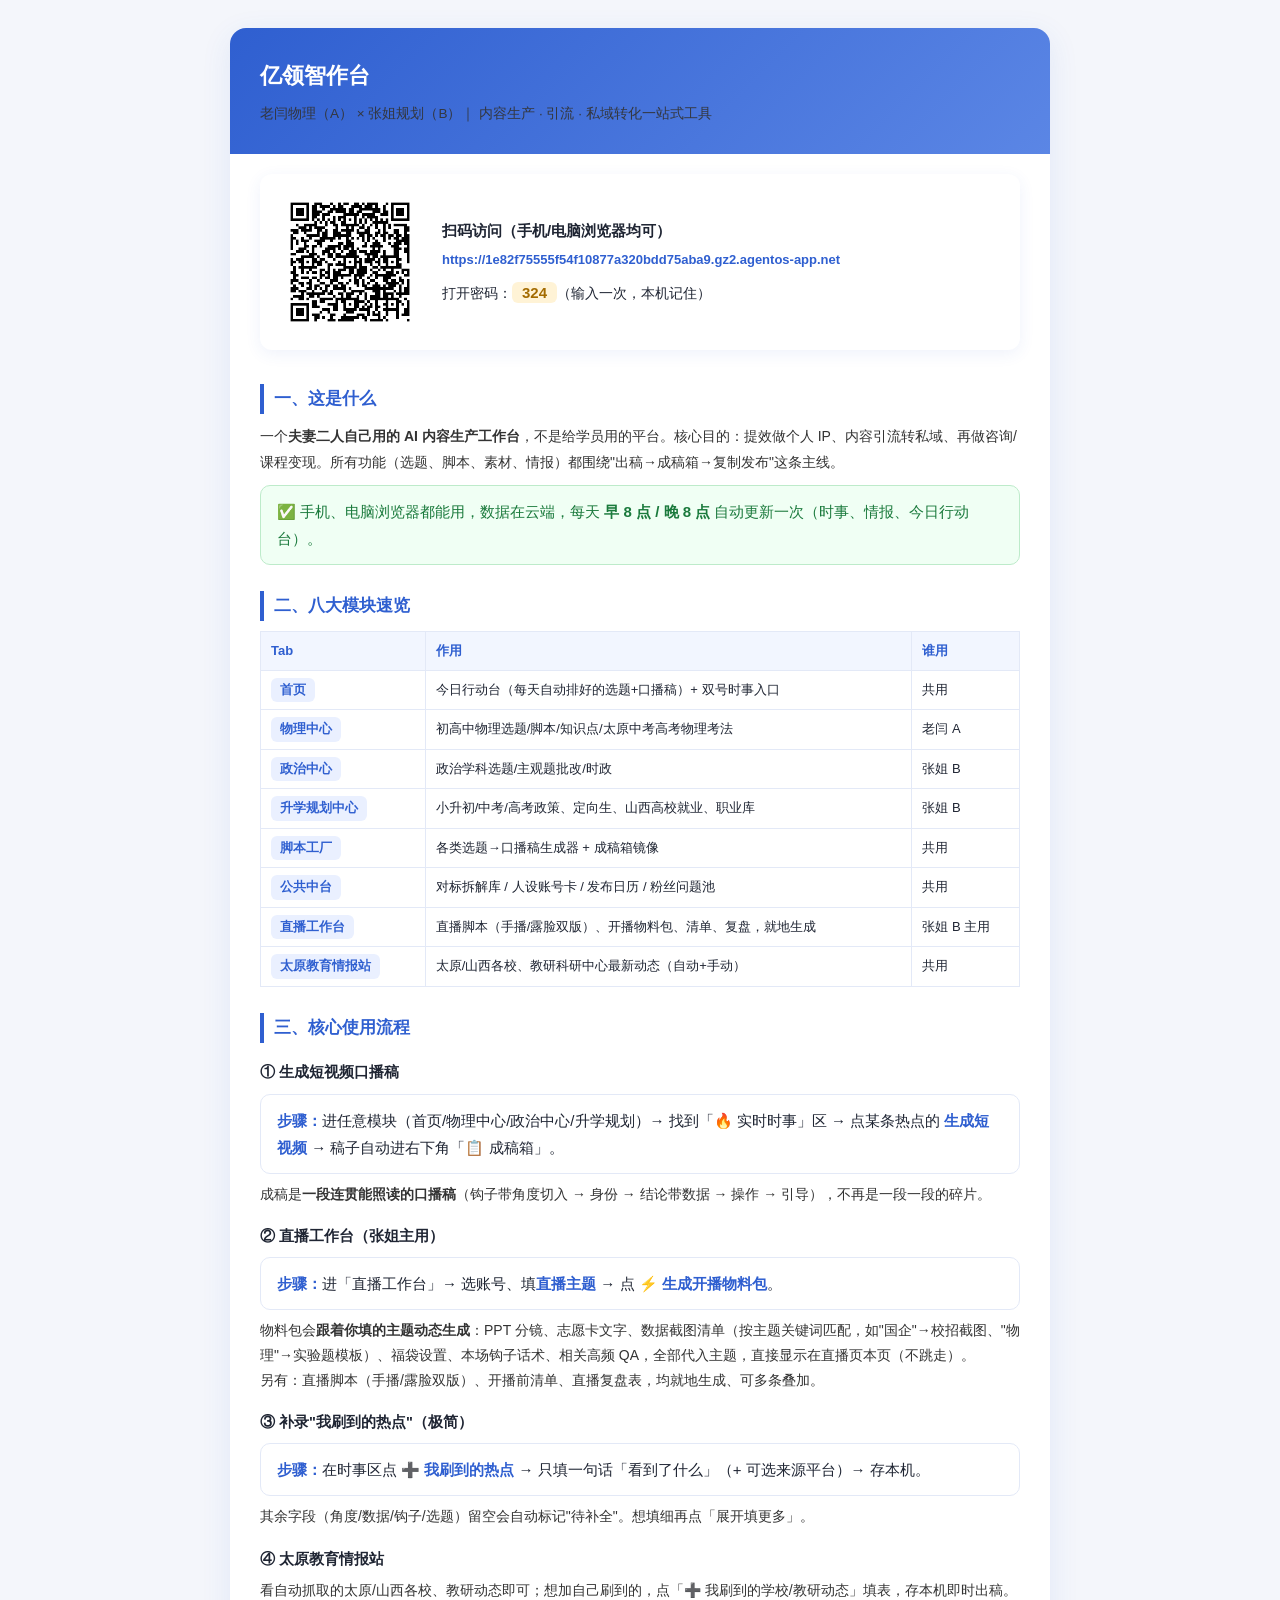
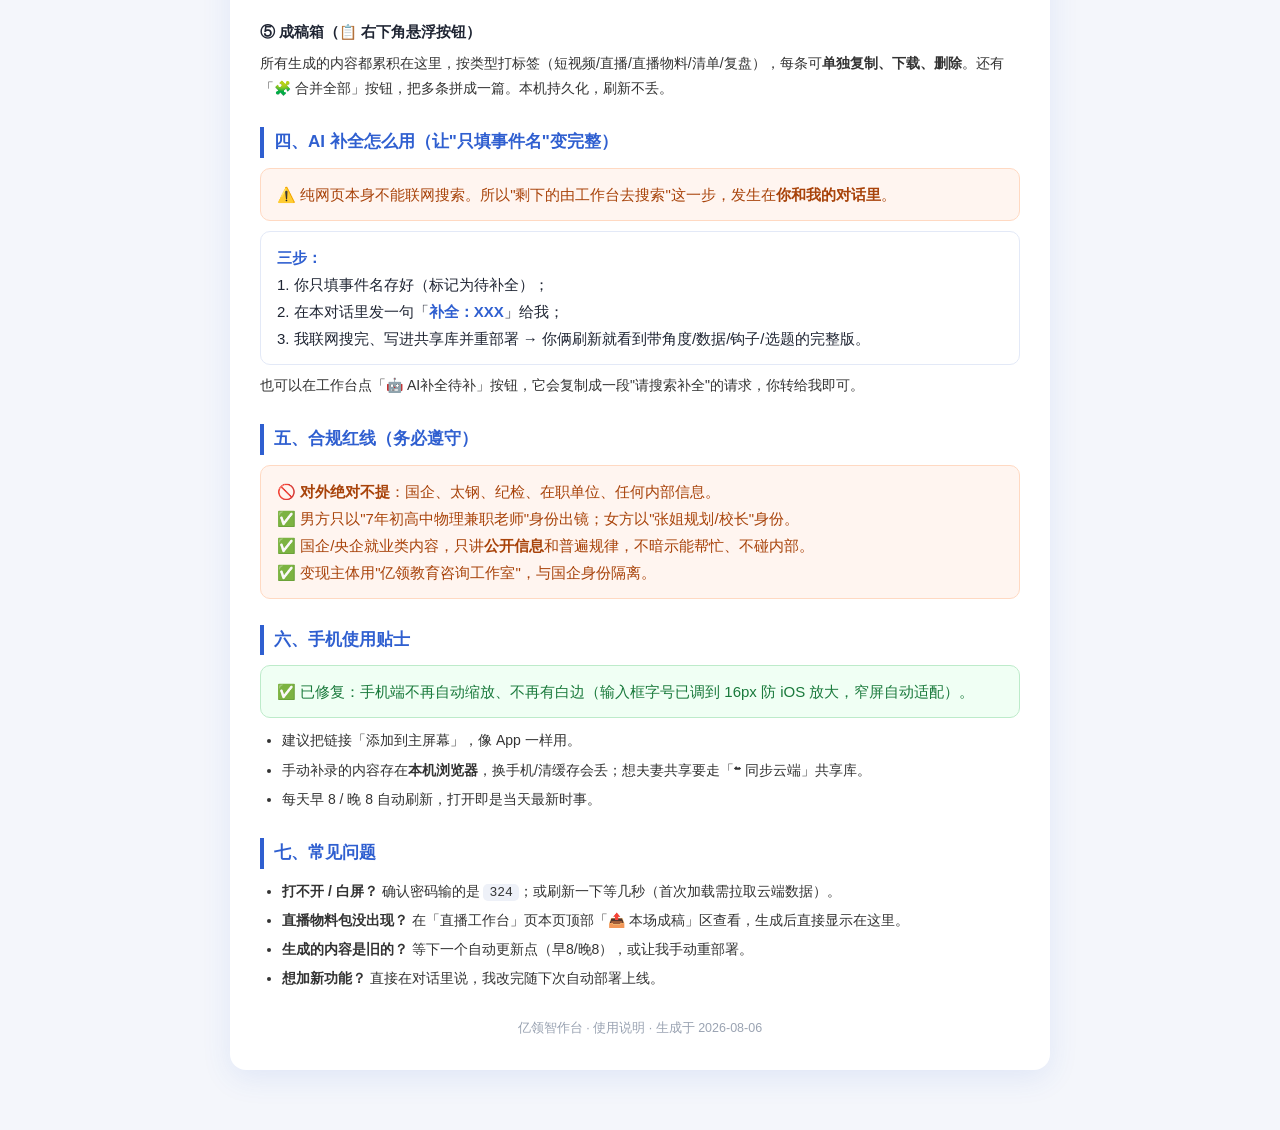
==== 工作台使用说明.html @ 5638d463 "亿领智作台 v1 初始上线（含全部模块+移动端修复+密码324）" ====
<!DOCTYPE html>
<html lang="zh-CN">
<head>
<meta charset="UTF-8">
<meta name="viewport" content="width=device-width,initial-scale=1">
<title>亿领智作台 · 使用说明</title>
<style>
  *{box-sizing:border-box;margin:0;padding:0}
  body{font-family:-apple-system,BlinkMacSystemFont,"PingFang SC","Microsoft YaHei",sans-serif;
    background:#f4f6fb;color:#1f2533;line-height:1.8;font-size:15px;padding:28px 16px 60px}
  .wrap{max-width:820px;margin:0 auto;background:#fff;border-radius:16px;overflow:hidden;
    box-shadow:0 8px 30px rgba(47,95,208,.10)}
  .hd{background:linear-gradient(135deg,#2f5fd0,#5b86e5);color:#fff;padding:28px 30px}
  .hd h1{font-size:22px;margin-bottom:6px}
  .hd p{opacity:.92;font-size:13.5px}
  .qrbox{display:flex;gap:22px;align-items:center;background:#fff;border-radius:12px;
    padding:18px 20px;margin:20px 30px 0;box-shadow:0 4px 16px rgba(47,95,208,.08)}
  .qrbox img{width:140px;height:140px;border-radius:10px;background:#fff;display:block}
  .qrbox .meta{flex:1}
  .qrbox .link{font-size:13px;word-break:break-all;color:#2f5fd0;font-weight:600}
  .qrbox .pw{margin-top:8px;font-size:14px}
  .qrbox .pw b{background:#fff3d6;color:#a36b00;padding:2px 10px;border-radius:6px;font-size:15px}
  .bd{padding:8px 30px 30px}
  h2{font-size:17px;color:#2f5fd0;margin:26px 0 10px;border-left:4px solid #2f5fd0;padding-left:10px}
  h3{font-size:14.5px;margin:16px 0 6px;color:#1f2533}
  p,li{font-size:14px;color:#333}
  ul,ol{margin:6px 0 6px 22px}
  li{margin:4px 0}
  .card{background:#f7f9ff;border:1px solid #e3e9f7;border-radius:10px;padding:12px 16px;margin:10px 0}
  .tag{display:inline-block;background:#eaf0ff;color:#2f5fd0;border-radius:6px;
    padding:1px 9px;font-size:12.5px;margin-right:6px;font-weight:600}
  .warn{background:#fff5f0;border:1px solid #ffd9c2;color:#a8430a;border-radius:10px;padding:12px 16px;margin:10px 0}
  .ok{background:#f0fff4;border:1px solid #bdebca;color:#1a7a3c;border-radius:10px;padding:12px 16px;margin:10px 0}
  .step{background:#fff;border:1px solid #e3e9f7;border-radius:10px;padding:12px 16px;margin:8px 0}
  .step b{color:#2f5fd0}
  code{background:#eef1f8;padding:1px 6px;border-radius:5px;font-size:13px;color:#333}
  .foot{text-align:center;color:#9aa3b2;font-size:12.5px;margin-top:26px}
  table{width:100%;border-collapse:collapse;font-size:13px;margin:8px 0}
  th,td{border:1px solid #e3e9f7;padding:7px 10px;text-align:left;vertical-align:top}
  th{background:#f2f6ff;color:#2f5fd0;font-weight:600}
  @media print{body{background:#fff;padding:0}.wrap{box-shadow:none}.qrbox{box-shadow:none}}
</style>
</head>
<body>
<div class="wrap">
  <div class="hd">
    <h1>亿领智作台</h1>
    <p>老闫物理（A） × 张姐规划（B）｜ 内容生产 · 引流 · 私域转化一站式工具</p>
  </div>

  <div class="qrbox">
    <img src="[data-uri]" alt="工作台二维码">
    <div class="meta">
      <div style="font-weight:700;margin-bottom:4px">扫码访问（手机/电脑浏览器均可）</div>
      <div class="link">https://1e82f75555f54f10877a320bdd75aba9.gz2.agentos-app.net</div>
      <div class="pw">打开密码：<b>324</b>（输入一次，本机记住）</div>
    </div>
  </div>

  <div class="bd">

    <h2>一、这是什么</h2>
    <p>一个<strong>夫妻二人自己用的 AI 内容生产工作台</strong>，不是给学员用的平台。核心目的：提效做个人 IP、内容引流转私域、再做咨询/课程变现。所有功能（选题、脚本、素材、情报）都围绕"出稿→成稿箱→复制发布"这条主线。</p>
    <div class="ok">✅ 手机、电脑浏览器都能用，数据在云端，每天 <b>早 8 点 / 晚 8 点</b> 自动更新一次（时事、情报、今日行动台）。</div>

    <h2>二、八大模块速览</h2>
    <table>
      <tr><th>Tab</th><th>作用</th><th>谁用</th></tr>
      <tr><td><span class="tag">首页</span></td><td>今日行动台（每天自动排好的选题+口播稿）+ 双号时事入口</td><td>共用</td></tr>
      <tr><td><span class="tag">物理中心</span></td><td>初高中物理选题/脚本/知识点/太原中考高考物理考法</td><td>老闫 A</td></tr>
      <tr><td><span class="tag">政治中心</span></td><td>政治学科选题/主观题批改/时政</td><td>张姐 B</td></tr>
      <tr><td><span class="tag">升学规划中心</span></td><td>小升初/中考/高考政策、定向生、山西高校就业、职业库</td><td>张姐 B</td></tr>
      <tr><td><span class="tag">脚本工厂</span></td><td>各类选题→口播稿生成器 + 成稿箱镜像</td><td>共用</td></tr>
      <tr><td><span class="tag">公共中台</span></td><td>对标拆解库 / 人设账号卡 / 发布日历 / 粉丝问题池</td><td>共用</td></tr>
      <tr><td><span class="tag">直播工作台</span></td><td>直播脚本（手播/露脸双版）、开播物料包、清单、复盘，就地生成</td><td>张姐 B 主用</td></tr>
      <tr><td><span class="tag">太原教育情报站</span></td><td>太原/山西各校、教研科研中心最新动态（自动+手动）</td><td>共用</td></tr>
    </table>

    <h2>三、核心使用流程</h2>

    <h3>① 生成短视频口播稿</h3>
    <div class="step"><b>步骤：</b>进任意模块（首页/物理中心/政治中心/升学规划）→ 找到「🔥 实时时事」区 → 点某条热点的 <b>生成短视频</b> → 稿子自动进右下角「📋 成稿箱」。</div>
    <p>成稿是<strong>一段连贯能照读的口播稿</strong>（钩子带角度切入 → 身份 → 结论带数据 → 操作 → 引导），不再是一段一段的碎片。</p>

    <h3>② 直播工作台（张姐主用）</h3>
    <div class="step"><b>步骤：</b>进「直播工作台」→ 选账号、填<b>直播主题</b> → 点 <b>⚡ 生成开播物料包</b>。</div>
    <p>物料包会<strong>跟着你填的主题动态生成</strong>：PPT 分镜、志愿卡文字、数据截图清单（按主题关键词匹配，如"国企"→校招截图、"物理"→实验题模板）、福袋设置、本场钩子话术、相关高频 QA，全部代入主题，直接显示在直播页本页（不跳走）。</p>
    <p>另有：直播脚本（手播/露脸双版）、开播前清单、直播复盘表，均就地生成、可多条叠加。</p>

    <h3>③ 补录"我刷到的热点"（极简）</h3>
    <div class="step"><b>步骤：</b>在时事区点 <b>➕ 我刷到的热点</b> → 只填一句话「看到了什么」（+ 可选来源平台）→ 存本机。</div>
    <p>其余字段（角度/数据/钩子/选题）留空会自动标记"待补全"。想填细再点「展开填更多」。</p>

    <h3>④ 太原教育情报站</h3>
    <p>看自动抓取的太原/山西各校、教研动态即可；想加自己刷到的，点「➕ 我刷到的学校/教研动态」填表，存本机即时出稿。</p>

    <h3>⑤ 成稿箱（📋 右下角悬浮按钮）</h3>
    <p>所有生成的内容都累积在这里，按类型打标签（短视频/直播/直播物料/清单/复盘），每条可<strong>单独复制、下载、删除</strong>。还有「🧩 合并全部」按钮，把多条拼成一篇。本机持久化，刷新不丢。</p>

    <h2>四、AI 补全怎么用（让"只填事件名"变完整）</h2>
    <div class="warn">⚠️ 纯网页本身不能联网搜索。所以"剩下的由工作台去搜索"这一步，发生在<strong>你和我的对话里</strong>。</div>
    <div class="step">
      <b>三步：</b><br>
      1. 你只填事件名存好（标记为待补全）；<br>
      2. 在本对话里发一句「<b>补全：XXX</b>」给我；<br>
      3. 我联网搜完、写进共享库并重部署 → 你俩刷新就看到带角度/数据/钩子/选题的完整版。
    </div>
    <p>也可以在工作台点「🤖 AI补全待补」按钮，它会复制成一段"请搜索补全"的请求，你转给我即可。</p>

    <h2>五、合规红线（务必遵守）</h2>
    <div class="warn">
      🚫 <b>对外绝对不提</b>：国企、太钢、纪检、在职单位、任何内部信息。<br>
      ✅ 男方只以"7年初高中物理兼职老师"身份出镜；女方以"张姐规划/校长"身份。<br>
      ✅ 国企/央企就业类内容，只讲<b>公开信息</b>和普遍规律，不暗示能帮忙、不碰内部。<br>
      ✅ 变现主体用"亿领教育咨询工作室"，与国企身份隔离。
    </div>

    <h2>六、手机使用贴士</h2>
    <div class="ok">✅ 已修复：手机端不再自动缩放、不再有白边（输入框字号已调到 16px 防 iOS 放大，窄屏自动适配）。</div>
    <ul>
      <li>建议把链接「添加到主屏幕」，像 App 一样用。</li>
      <li>手动补录的内容存在<strong>本机浏览器</strong>，换手机/清缓存会丢；想夫妻共享要走「☁ 同步云端」共享库。</li>
      <li>每天早 8 / 晚 8 自动刷新，打开即是当天最新时事。</li>
    </ul>

    <h2>七、常见问题</h2>
    <ul>
      <li><b>打不开 / 白屏？</b> 确认密码输的是 <code>324</code>；或刷新一下等几秒（首次加载需拉取云端数据）。</li>
      <li><b>直播物料包没出现？</b> 在「直播工作台」页本页顶部「📤 本场成稿」区查看，生成后直接显示在这里。</li>
      <li><b>生成的内容是旧的？</b> 等下一个自动更新点（早8/晚8），或让我手动重部署。</li>
      <li><b>想加新功能？</b> 直接在对话里说，我改完随下次自动部署上线。</li>
    </ul>

    <div class="foot">亿领智作台 · 使用说明 · 生成于 2026-08-06</div>
  </div>
</div>
</body>
</html>
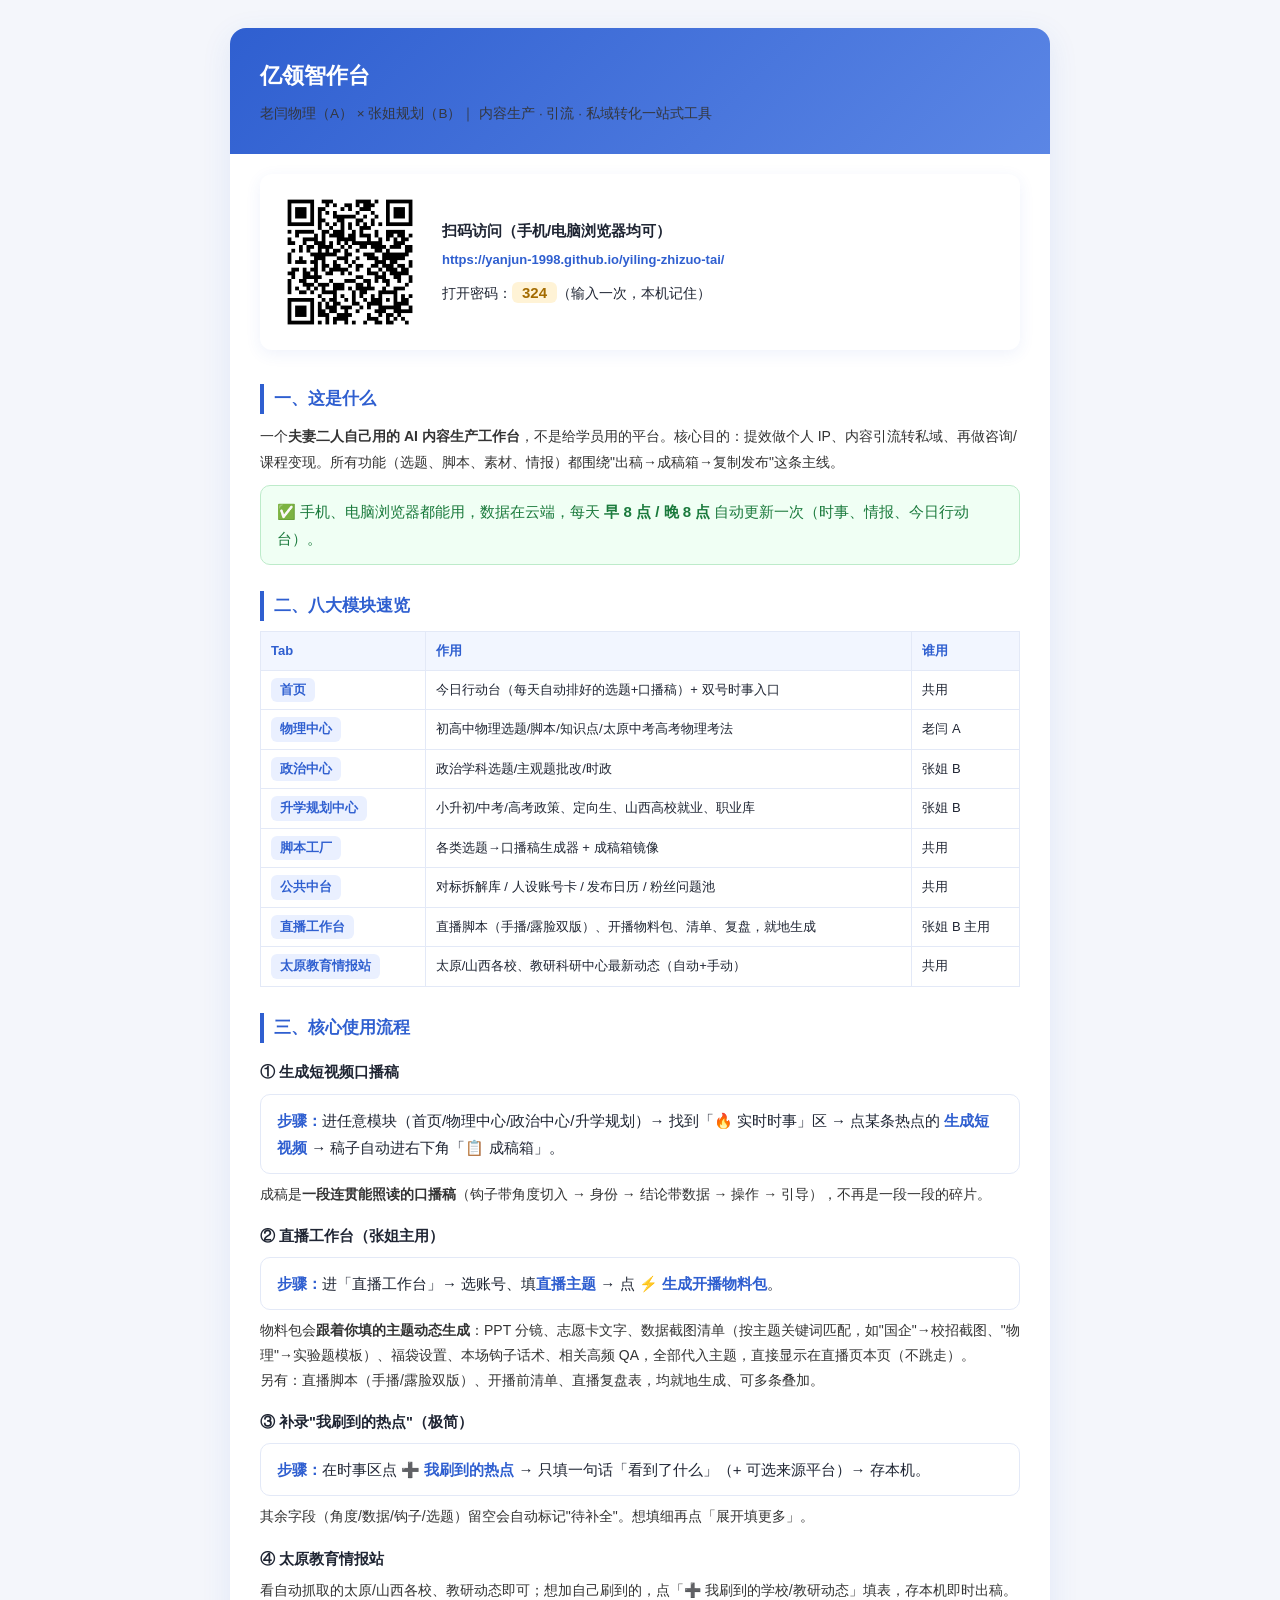
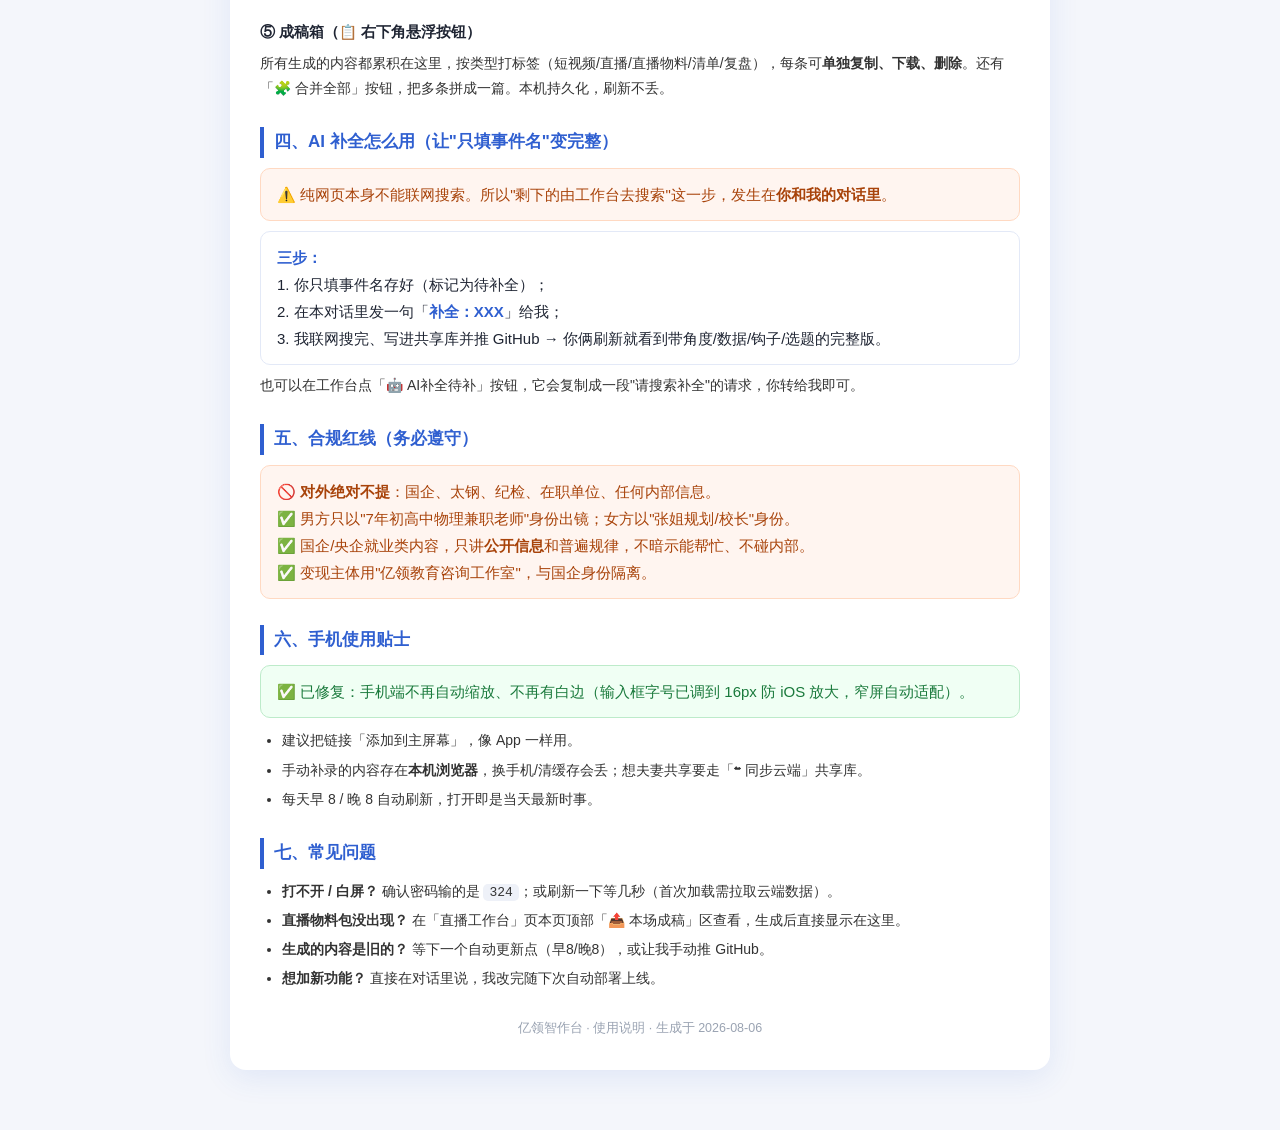
==== commit c350b0a8: "更新二维码与说明文档指向 GitHub Pages 稳定链接" ====
--- a/工作台使用说明.html
+++ b/工作台使用说明.html
@@ -49,10 +49,10 @@
   </div>
 
   <div class="qrbox">
-    <img src="[data-uri]" alt="工作台二维码">
+    <img src="[data-uri]" alt="工作台二维码">
     <div class="meta">
       <div style="font-weight:700;margin-bottom:4px">扫码访问（手机/电脑浏览器均可）</div>
-      <div class="link">https://1e82f75555f54f10877a320bdd75aba9.gz2.agentos-app.net</div>
+      <div class="link">https://yanjun-1998.github.io/yiling-zhizuo-tai/</div>
       <div class="pw">打开密码：<b>324</b>（输入一次，本机记住）</div>
     </div>
   </div>
@@ -103,7 +103,7 @@
       <b>三步：</b><br>
       1. 你只填事件名存好（标记为待补全）；<br>
       2. 在本对话里发一句「<b>补全：XXX</b>」给我；<br>
-      3. 我联网搜完、写进共享库并重部署 → 你俩刷新就看到带角度/数据/钩子/选题的完整版。
+      3. 我联网搜完、写进共享库并推 GitHub → 你俩刷新就看到带角度/数据/钩子/选题的完整版。
     </div>
     <p>也可以在工作台点「🤖 AI补全待补」按钮，它会复制成一段"请搜索补全"的请求，你转给我即可。</p>
 
@@ -127,7 +127,7 @@
     <ul>
       <li><b>打不开 / 白屏？</b> 确认密码输的是 <code>324</code>；或刷新一下等几秒（首次加载需拉取云端数据）。</li>
       <li><b>直播物料包没出现？</b> 在「直播工作台」页本页顶部「📤 本场成稿」区查看，生成后直接显示在这里。</li>
-      <li><b>生成的内容是旧的？</b> 等下一个自动更新点（早8/晚8），或让我手动重部署。</li>
+      <li><b>生成的内容是旧的？</b> 等下一个自动更新点（早8/晚8），或让我手动推 GitHub。</li>
       <li><b>想加新功能？</b> 直接在对话里说，我改完随下次自动部署上线。</li>
     </ul>
 
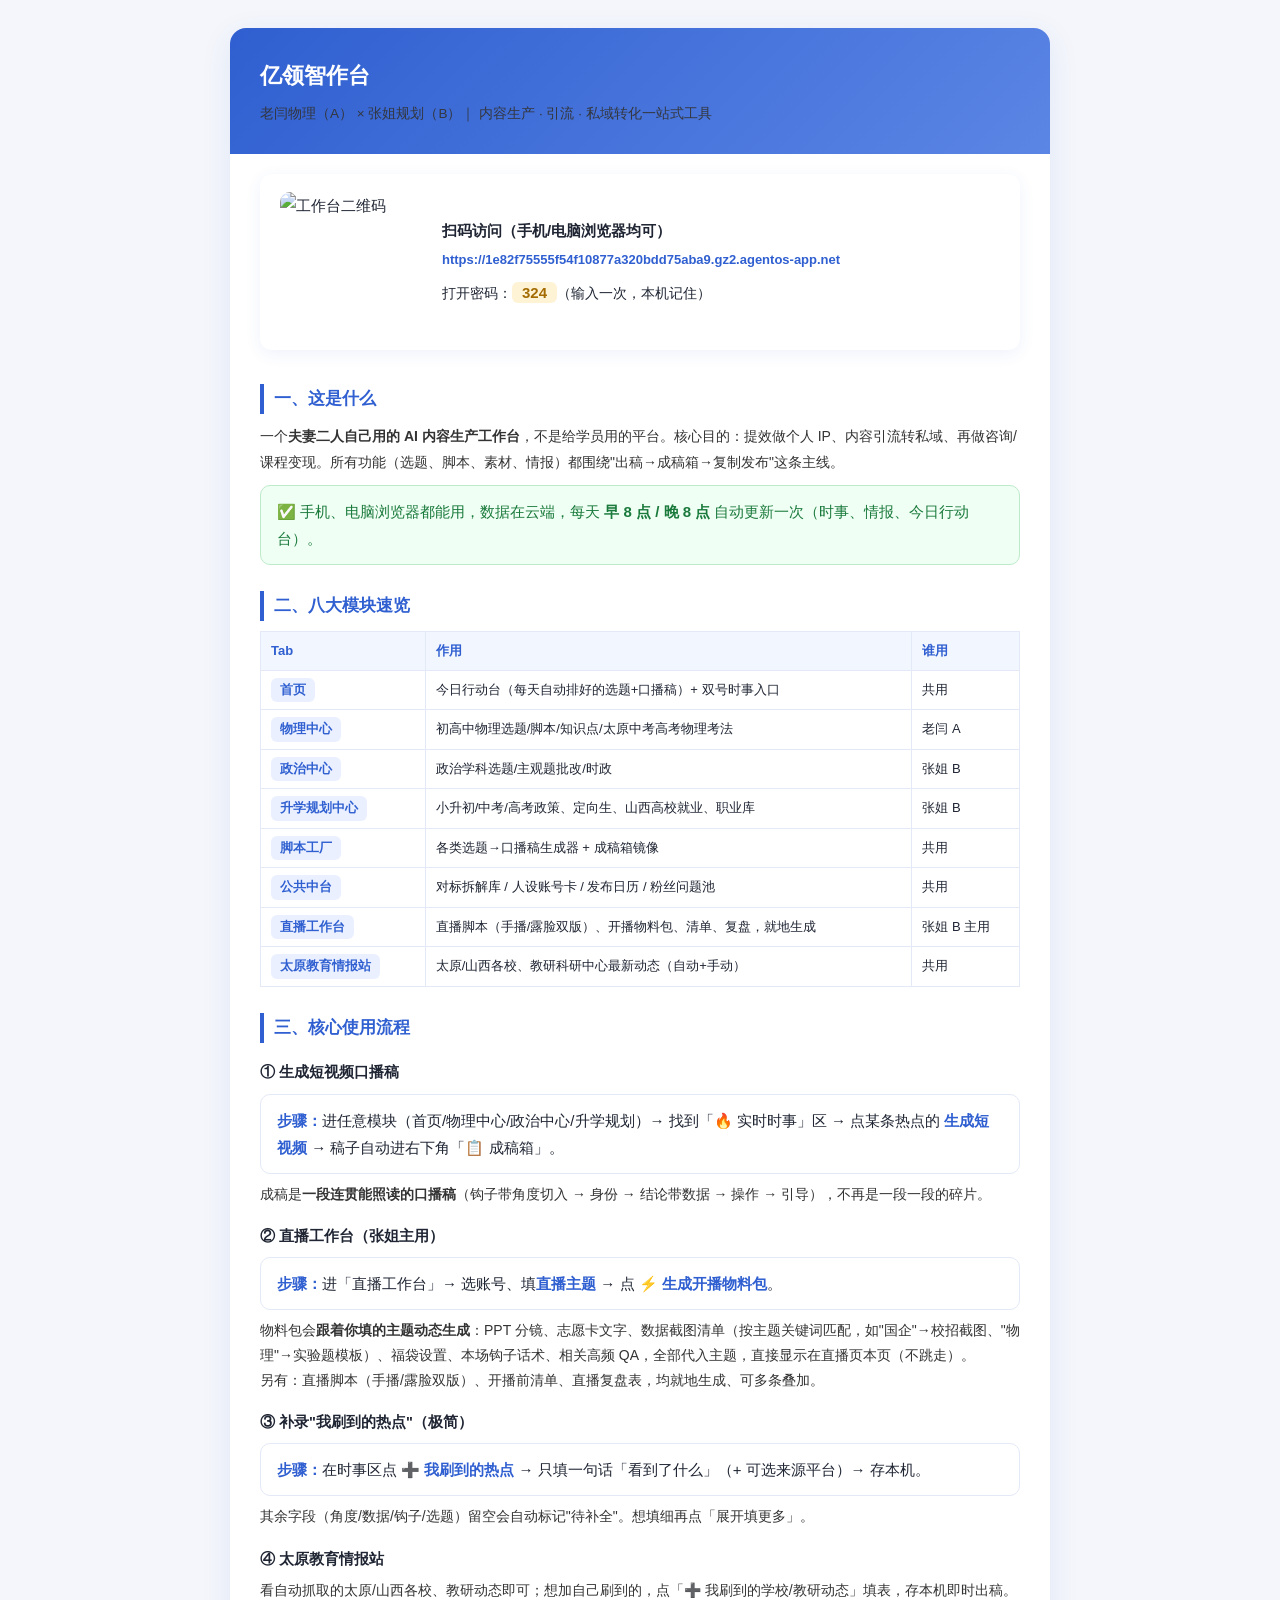
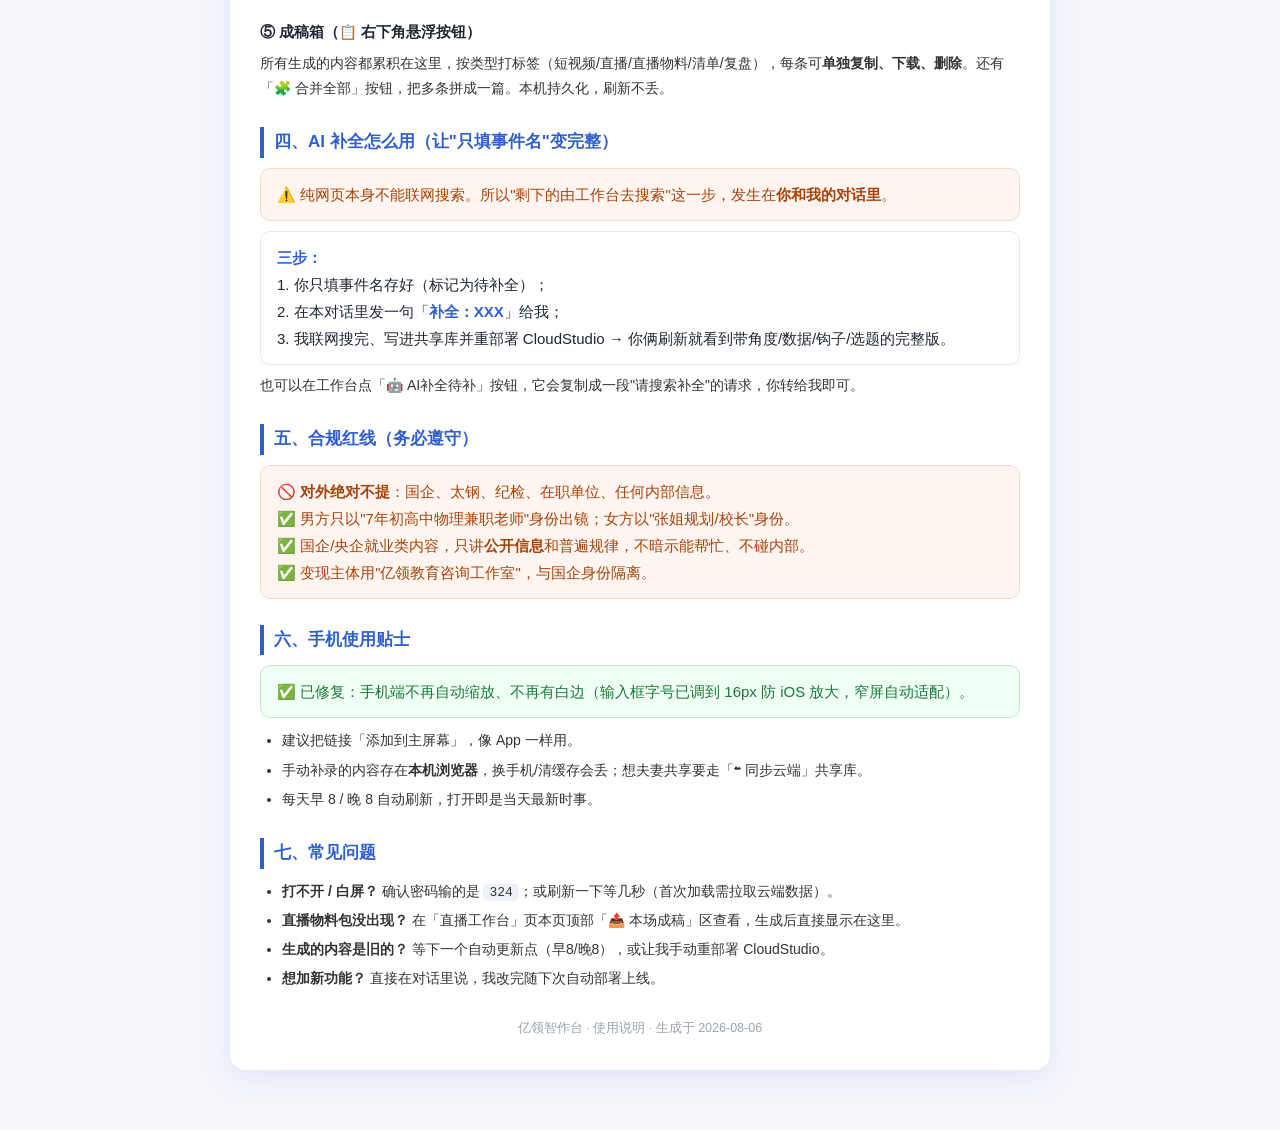
==== commit 0e523dd6: "二维码与说明文档改回指向 CloudStudio 稳定链接（国内可直连）" ====
--- a/工作台使用说明.html
+++ b/工作台使用说明.html
@@ -49,10 +49,10 @@
   </div>
 
   <div class="qrbox">
-    <img src="[data-uri]" alt="工作台二维码">
+    <img iVBORw0KGgoAAAANSUhEUgAAASgAAAEoAQAAAADDfFG0AAABeklEQVR42u2awQ7DMAhDrf3/PzOtAWIS0k3TbnOqduma01Mwhhb2yYBWadW3qzDGNfE/XzN+8sAn4x9WIcDiOi9Ir1/A6Il4FV5wRjaZxXxsNPHqeA1WudfE6x2vUKwha+J1r19DsuIi/Try8klzKD82vNhaVL3PIV6rfsGdBAJZ+i/x2vZXGokRlynzfiNem96Ho88t5dvMs4B4Fb2P4Ksy7/gUj7veRxCCaiJEXCoeF15uVj36wpF5gIrXwa9yeFoxZuK18ppSBVYz+Ymb+hFsWM1Su+Qnen/vmh+VJBijeBW9T6XvuhPSr85/hY2wzIrET7wWP2FLaFKKlH51+ZEaXll62wxN8drrxzzJqsZFvKqfmB5/lX35r0M8uoiV1nRqmnjt/oveQBo1DeW/dj9BRn/Sgvpft/X2pIMZm/Jfx/rRKEPS1xPyE0de7Li4pSNeB14lR2b3UPHY61e8WbO5u6KaFK8mP6K4CaP2l3h1/ktfDmrVz1c9AameNvzAfa3rAAAAAElFTkSuQmCC" alt="工作台二维码">
     <div class="meta">
       <div style="font-weight:700;margin-bottom:4px">扫码访问（手机/电脑浏览器均可）</div>
-      <div class="link">https://yanjun-1998.github.io/yiling-zhizuo-tai/</div>
+      <div class="link">https://1e82f75555f54f10877a320bdd75aba9.gz2.agentos-app.net</div>
       <div class="pw">打开密码：<b>324</b>（输入一次，本机记住）</div>
     </div>
   </div>
@@ -103,7 +103,7 @@
       <b>三步：</b><br>
       1. 你只填事件名存好（标记为待补全）；<br>
       2. 在本对话里发一句「<b>补全：XXX</b>」给我；<br>
-      3. 我联网搜完、写进共享库并推 GitHub → 你俩刷新就看到带角度/数据/钩子/选题的完整版。
+      3. 我联网搜完、写进共享库并重部署 CloudStudio → 你俩刷新就看到带角度/数据/钩子/选题的完整版。
     </div>
     <p>也可以在工作台点「🤖 AI补全待补」按钮，它会复制成一段"请搜索补全"的请求，你转给我即可。</p>
 
@@ -127,7 +127,7 @@
     <ul>
       <li><b>打不开 / 白屏？</b> 确认密码输的是 <code>324</code>；或刷新一下等几秒（首次加载需拉取云端数据）。</li>
       <li><b>直播物料包没出现？</b> 在「直播工作台」页本页顶部「📤 本场成稿」区查看，生成后直接显示在这里。</li>
-      <li><b>生成的内容是旧的？</b> 等下一个自动更新点（早8/晚8），或让我手动推 GitHub。</li>
+      <li><b>生成的内容是旧的？</b> 等下一个自动更新点（早8/晚8），或让我手动重部署 CloudStudio。</li>
       <li><b>想加新功能？</b> 直接在对话里说，我改完随下次自动部署上线。</li>
     </ul>
 
